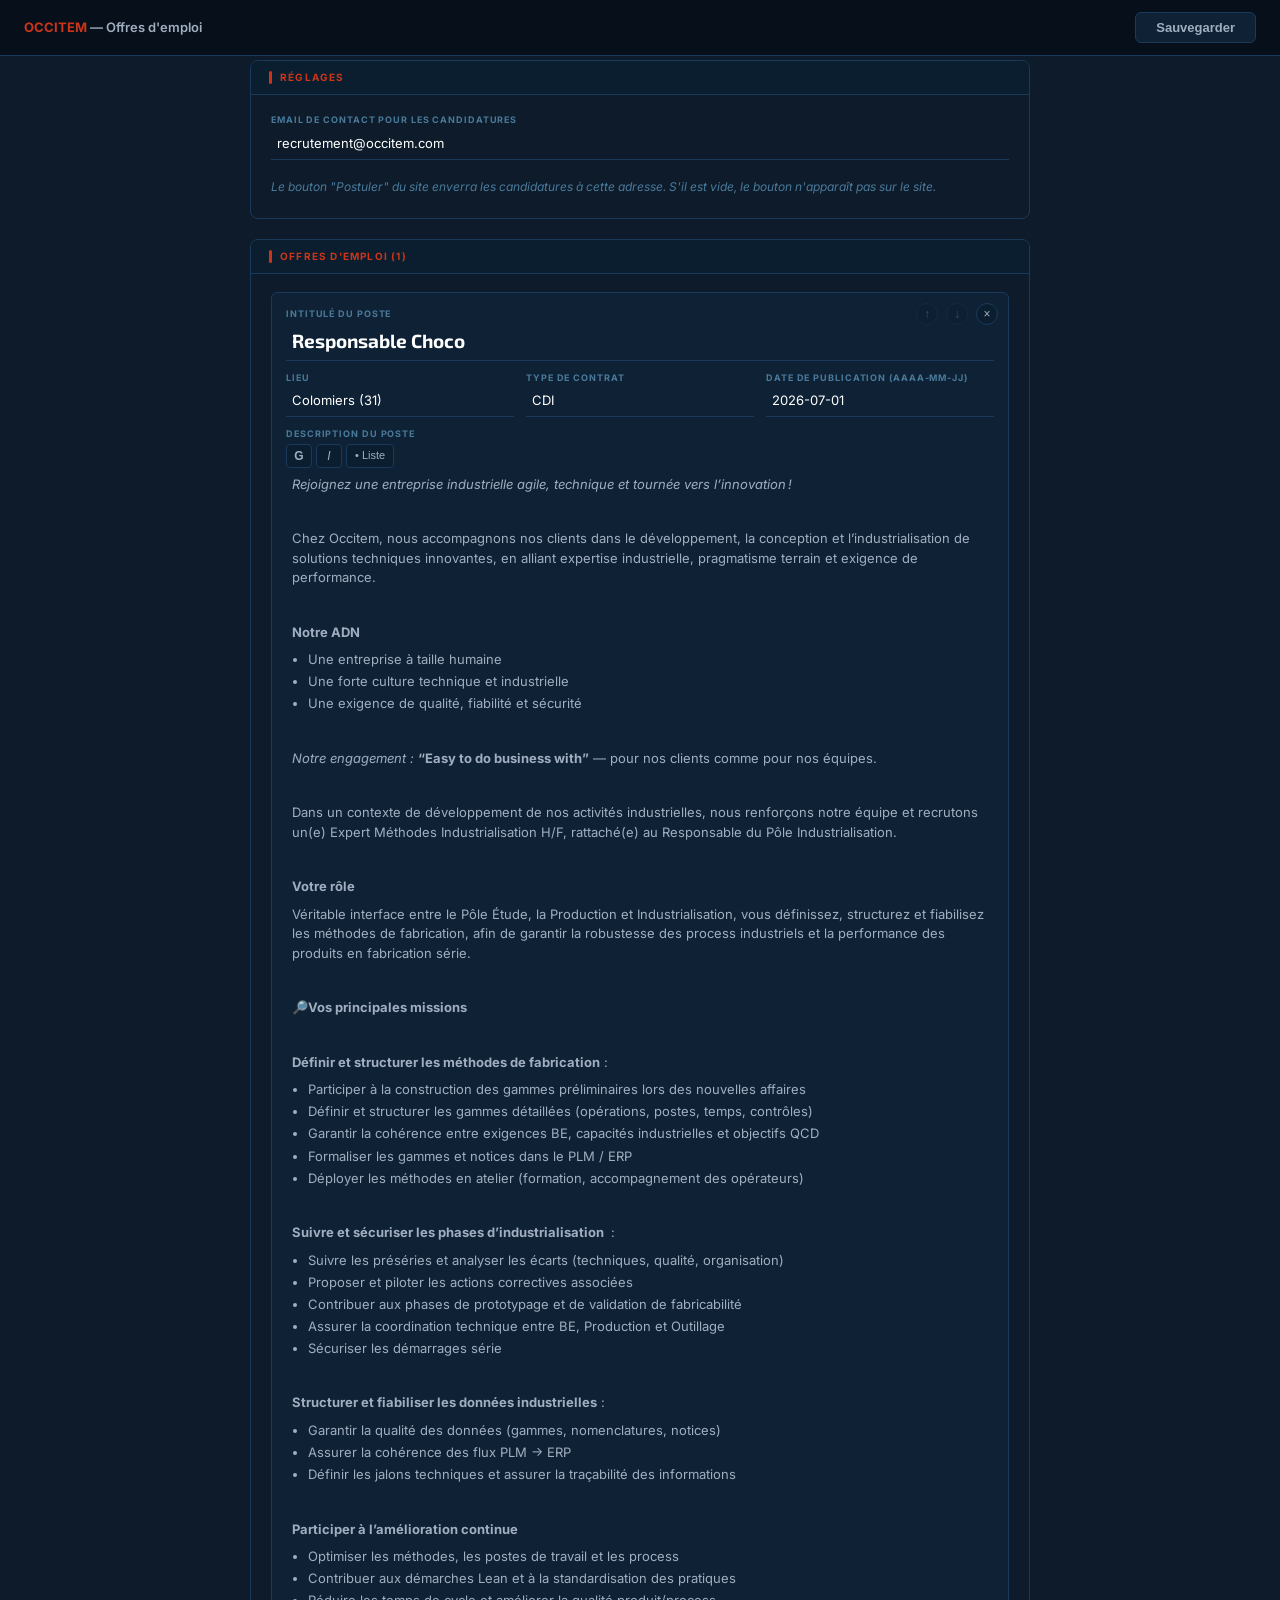
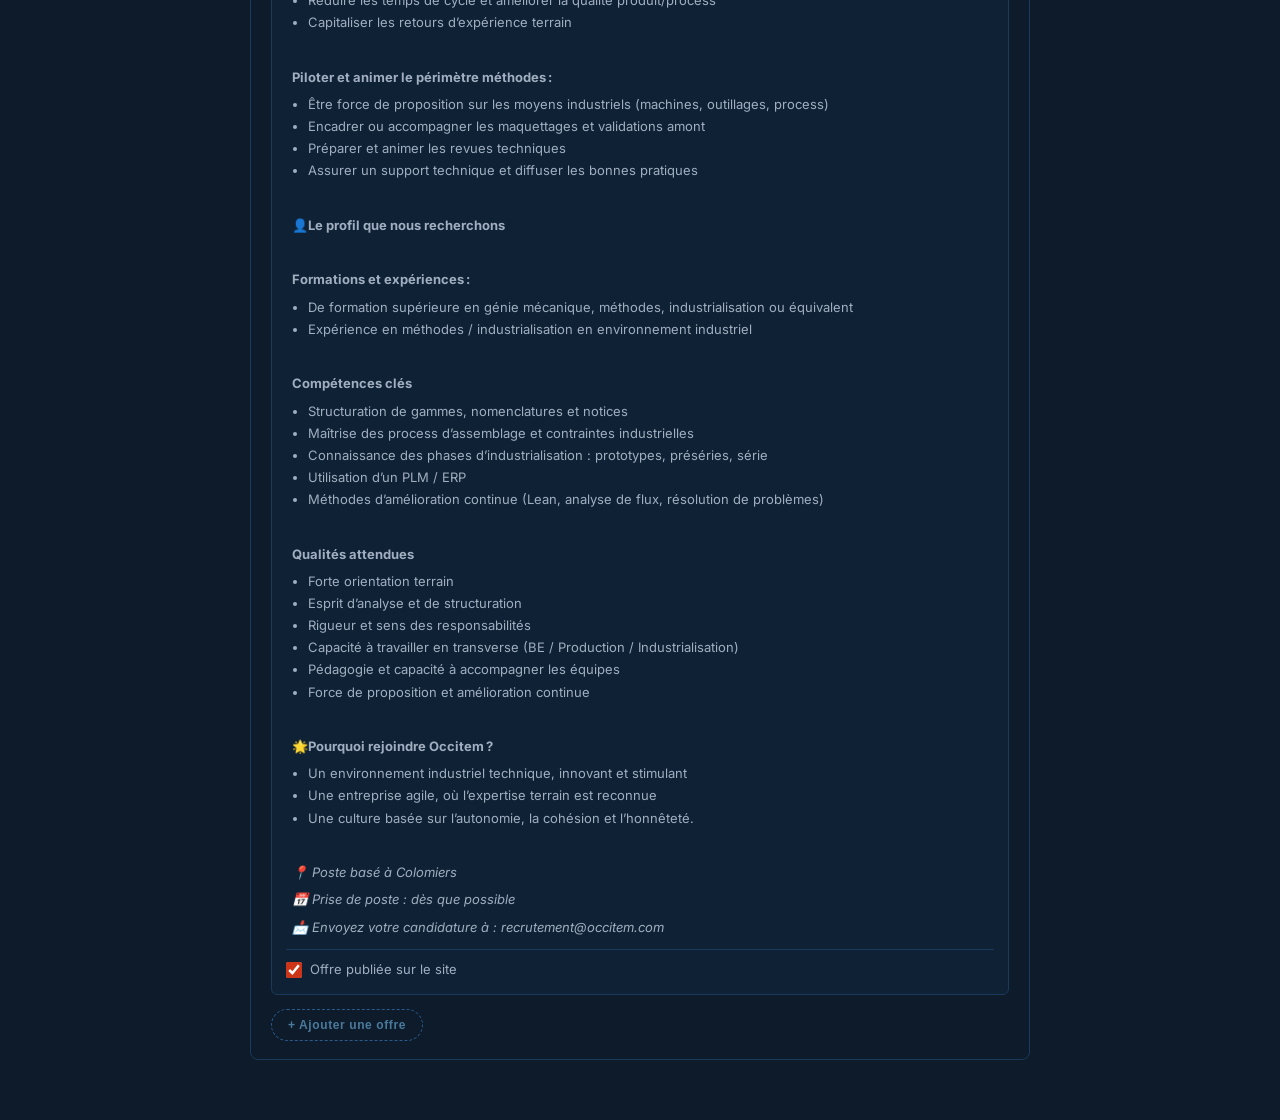
==== career-admin.html @ d2462b45 "feat: page Carrières — offres d'emploi gérées par le RH Nouvelle page carriere.html (liste d'offres," ====
<!DOCTYPE html>
<html lang="fr">
<head>
<meta charset="UTF-8">
<meta name="viewport" content="width=device-width, initial-scale=1">
<title>OCCITEM — Offres d'emploi (RH)</title>
<link rel="preconnect" href="https://fonts.googleapis.com">
<link href="https://fonts.googleapis.com/css2?family=Inter:wght@400;500;600&family=Exo+2:wght@700;800&display=swap" rel="stylesheet">
<style>
:root {
  --bg:      #0d1b2a;
  --card:    #0f2235;
  --accent:  #cc3517;
  --blue:    #104766;
  --text:    #ffffff;
  --muted:   #a0aec0;
  --border:  #1a3a5c;
  --focus:   #3a8fd4;
  --hover-bg: rgba(58,143,212,0.08);
  --focus-bg: rgba(58,143,212,0.13);
  --label-color: #4a7a9b;
}

*, *::before, *::after { box-sizing: border-box; margin: 0; padding: 0; }

body {
  background: var(--bg);
  color: var(--text);
  font-family: 'Inter', system-ui, sans-serif;
  font-size: 15px;
  line-height: 1.5;
  padding-top: 60px;
  padding-bottom: 60px;
}

#topbar {
  position: fixed;
  top: 0; left: 0; right: 0;
  height: 56px;
  background: #060f1a;
  border-bottom: 1px solid var(--border);
  display: flex;
  align-items: center;
  padding: 0 24px;
  gap: 16px;
  z-index: 100;
}
.topbar-title {
  flex: 1;
  font-size: 13px;
  font-weight: 600;
  color: var(--muted);
}
.topbar-title em {
  font-style: normal;
  color: var(--accent);
  font-weight: 700;
}

#btn-save {
  background: #0f2235;
  border: 1px solid var(--border);
  color: var(--muted);
  padding: 7px 20px;
  border-radius: 6px;
  cursor: pointer;
  font-size: 13px;
  font-weight: 600;
  transition: all 0.15s;
  white-space: nowrap;
}
#btn-save.dirty  { background: var(--accent); border-color: var(--accent); color: #fff; }
#btn-save.saved  { background: #1a4d30; border-color: #2a7a4a; color: #7fffbf; }
#btn-save.error  { background: #4d1a1a; border-color: #8a2a2a; color: #ffa0a0; }
#btn-save:disabled { opacity: 0.7; cursor: default; }

#editor-root {
  max-width: 820px;
  margin: 0 auto;
  padding: 0 20px;
  display: flex;
  flex-direction: column;
  gap: 20px;
}

.ed-section {
  border: 1px solid var(--border);
  border-radius: 8px;
  overflow: hidden;
}
.ed-section-header {
  background: #0b1e30;
  padding: 9px 18px;
  font-size: 10px;
  font-weight: 700;
  letter-spacing: 0.12em;
  text-transform: uppercase;
  color: var(--accent);
  border-bottom: 1px solid var(--border);
  display: flex;
  align-items: center;
  gap: 8px;
}
.ed-section-header::before {
  content: '';
  display: inline-block;
  width: 3px;
  height: 13px;
  background: var(--accent);
  border-radius: 2px;
  flex-shrink: 0;
}
.ed-section-body {
  padding: 18px 20px;
  display: flex;
  flex-direction: column;
  gap: 14px;
}

.ed-field { display: flex; flex-direction: column; gap: 3px; }
.ed-label {
  font-size: 9px;
  font-weight: 700;
  letter-spacing: 0.1em;
  text-transform: uppercase;
  color: var(--label-color);
  user-select: none;
}

.editable {
  color: var(--text);
  border-bottom: 1px solid var(--border);
  padding: 4px 6px;
  border-radius: 3px 3px 0 0;
  outline: none;
  cursor: text;
  transition: background 0.15s, border-color 0.15s;
  min-height: 30px;
  word-break: break-word;
}
.editable:hover  { background: var(--hover-bg); border-bottom-color: #2a5a8c; }
.editable:focus  { background: var(--focus-bg); border-bottom-color: var(--focus); }
.editable.multiline { white-space: pre-wrap; min-height: 80px; }
.editable.card-title { font-family: 'Exo 2', sans-serif; font-size: 19px; font-weight: 700; }
.editable.small { font-size: 13px; }
.editable.muted { color: var(--muted); }

.ed-grid-3 { display: grid; grid-template-columns: repeat(3,1fr); gap: 12px; }
@media (max-width: 700px) { .ed-grid-3 { grid-template-columns: 1fr; } }

.ed-card {
  background: var(--card);
  border: 1px solid var(--border);
  border-radius: 6px;
  padding: 14px;
  display: flex;
  flex-direction: column;
  gap: 10px;
  position: relative;
}

.ed-card-toolbar {
  display: flex;
  align-items: center;
  gap: 8px;
  position: absolute;
  top: 10px;
  right: 10px;
}
.ed-icon-btn {
  width: 22px;
  height: 22px;
  border-radius: 50%;
  border: 1px solid var(--border);
  background: #0b1e30;
  color: var(--muted);
  font-size: 12px;
  line-height: 1;
  cursor: pointer;
  display: flex;
  align-items: center;
  justify-content: center;
  padding: 0;
  transition: background 0.15s, color 0.15s, border-color 0.15s;
}
.ed-icon-btn:hover { border-color: var(--focus); color: var(--focus); }
.ed-icon-btn:disabled { opacity: 0.3; cursor: default; }
.ed-icon-btn.remove:hover { background: var(--accent); border-color: var(--accent); color: #fff; }

.ed-toggle {
  display: flex;
  align-items: center;
  gap: 8px;
  font-size: 13px;
  color: var(--muted);
  cursor: pointer;
  user-select: none;
}
.ed-toggle input { width: 16px; height: 16px; accent-color: var(--accent); cursor: pointer; }
.ed-toggle.is-inactive { color: #6a4a4a; }

.ed-note {
  font-size: 12px;
  color: var(--label-color);
  font-style: italic;
  padding: 4px 0;
}

.ed-richtoolbar {
  display: flex;
  gap: 4px;
}
.ed-rt-btn {
  width: 26px;
  height: 24px;
  border: 1px solid var(--border);
  background: #0b1e30;
  color: var(--muted);
  border-radius: 4px;
  cursor: pointer;
  font-size: 12px;
  line-height: 1;
  transition: background 0.15s, color 0.15s, border-color 0.15s;
}
.ed-rt-btn:hover { border-color: var(--focus); color: var(--focus); }
.ed-rt-btn[data-cmd="insertUnorderedList"] { width: auto; padding: 0 8px; font-size: 11px; }

.richtext p { margin-bottom: 0.6em; }
.richtext ul { padding-left: 1.2em; margin-bottom: 0.6em; }
.richtext li { margin-bottom: 0.2em; }

.btn-add {
  background: none;
  border: 1px dashed #2a5a8c;
  color: var(--label-color);
  padding: 8px 16px;
  border-radius: 20px;
  cursor: pointer;
  font-size: 12px;
  font-weight: 600;
  letter-spacing: 0.05em;
  transition: border-color 0.15s, color 0.15s, background 0.15s;
  align-self: flex-start;
}
.btn-add:hover { border-color: var(--focus); color: var(--focus); background: var(--hover-bg); }

.ed-error {
  padding: 48px 24px;
  text-align: center;
  color: var(--accent);
}
.ed-error p { margin-top: 8px; color: var(--muted); font-size: 13px; }
</style>
</head>
<body>

<div id="topbar">
  <div class="topbar-title"><em>OCCITEM</em> — Offres d'emploi</div>
  <button id="btn-save" onclick="save()">Sauvegarder</button>
</div>

<div id="editor-root"></div>

<script>
'use strict';

let data = null;
let dirty = false;

function markDirty() {
  if (dirty) return;
  dirty = true;
  const btn = document.getElementById('btn-save');
  btn.textContent = '● Sauvegarder';
  btn.className = 'dirty';
}

function stripTags(html) {
  return html.replace(/<[^>]*>/g, '').trim();
}

async function save() {
  const empty = data.offers
    .map((o, i) => ({ o, i }))
    .filter(({ o }) => !o.title.trim() || !stripTags(o.description));
  if (empty.length) {
    const list = empty.map(({ o, i }) => `#${i + 1} "${o.title || '(sans titre)'}"`).join(', ');
    const ok = confirm(
      `Attention : ${list} — titre ou description vide.\n` +
      `Si tu viens de coller du texte et qu'il n'apparaît pas ci-dessus, ne sauvegarde pas : ` +
      `annule, recharge la page et recommence le collage.\n\nEnregistrer malgré tout ?`
    );
    if (!ok) return;
  }

  const btn = document.getElementById('btn-save');
  btn.textContent = '↻ En cours…';
  btn.className = '';
  btn.disabled = true;
  try {
    const r = await fetch('/api/save-careers', {
      method: 'POST',
      headers: { 'Content-Type': 'application/json' },
      body: JSON.stringify(data, null, 2)
    });
    const j = await r.json();
    if (!j.ok) throw new Error(j.error || 'Erreur serveur');
    dirty = false;
    btn.textContent = '✓ Sauvegardé';
    btn.className = 'saved';
    setTimeout(() => { btn.textContent = 'Sauvegarder'; btn.className = ''; btn.disabled = false; }, 2200);
  } catch (e) {
    btn.textContent = '✗ ' + e.message;
    btn.className = 'error';
    btn.disabled = false;
    setTimeout(() => { btn.textContent = '● Sauvegarder'; btn.className = 'dirty'; }, 3500);
  }
}

function E(path, cls = '') {
  return `<div contenteditable="true" spellcheck="false" data-path="${path}" class="editable${cls ? ' ' + cls : ''}"></div>`;
}
function F(path, label, cls = '') {
  return `<div class="ed-field"><label class="ed-label">${label}</label>${E(path, cls)}</div>`;
}
function section(id, title, body) {
  return `<section class="ed-section" id="ed-${id}">
    <div class="ed-section-header">${title}</div>
    <div class="ed-section-body">${body}</div>
  </section>`;
}

// Champ riche : gras / italique / liste à puces, via execCommand.
// Le collage (Word, Google Docs...) est autorisé mais nettoyé : seuls gras/italique/listes/paragraphes
// sont conservés, tout le reste (polices, couleurs, tableaux, styles, scripts...) est retiré.
const RICHTEXT_BLOCK_TAGS = new Set(['P', 'DIV', 'UL', 'OL', 'LI', 'BR']);
const RICHTEXT_STRIP_TAGS = new Set(['SCRIPT', 'STYLE', 'HEAD', 'TITLE', 'META', 'LINK', 'NOSCRIPT', 'OBJECT', 'IFRAME', 'EMBED']);

function isBoldStyle(el) {
  const style = el.getAttribute('style') || '';
  if (/font-weight\s*:\s*(normal|[1-5]00)\b/i.test(style)) return false;
  if (/font-weight\s*:\s*(bold|bolder|[6-9]00)\b/i.test(style)) return true;
  return el.tagName === 'B' || el.tagName === 'STRONG';
}
function isItalicStyle(el) {
  const style = el.getAttribute('style') || '';
  if (/font-style\s*:\s*normal\b/i.test(style)) return false;
  if (/font-style\s*:\s*italic\b/i.test(style)) return true;
  return el.tagName === 'I' || el.tagName === 'EM';
}

// Déballe une balise non autorisée (span, font, table...) en réappliquant le gras/italique
// détecté sur son style inline ou son nom de balise — sinon Word/Google Docs (qui encodent
// souvent le gras via un <span style="font-weight:700"> plutôt qu'un <strong>) perdrait sa mise en forme.
function sanitizeRichText(html) {
  const tmp = document.createElement('div');
  tmp.innerHTML = html;
  (function clean(node) {
    Array.from(node.childNodes).forEach(child => {
      if (child.nodeType === Node.TEXT_NODE) return;
      if (child.nodeType !== Node.ELEMENT_NODE) { node.removeChild(child); return; }
      if (RICHTEXT_STRIP_TAGS.has(child.tagName)) { node.removeChild(child); return; }
      clean(child);
      if (RICHTEXT_BLOCK_TAGS.has(child.tagName)) {
        while (child.attributes.length) child.removeAttribute(child.attributes[0].name);
        return;
      }
      const bold = isBoldStyle(child);
      const italic = isItalicStyle(child);
      let frag = document.createDocumentFragment();
      while (child.firstChild) frag.appendChild(child.firstChild);
      if (italic) { const em = document.createElement('em'); em.appendChild(frag); frag = em; }
      if (bold) { const strong = document.createElement('strong'); strong.appendChild(frag); frag = strong; }
      node.insertBefore(frag, child);
      node.removeChild(child);
    });
  })(tmp);
  return tmp.innerHTML;
}

function escapeHtml(text) {
  return text.replace(/&/g, '&amp;').replace(/</g, '&lt;').replace(/>/g, '&gt;');
}

// Convertit l'ancien format texte brut (\n) en HTML la première fois qu'une offre est ouverte
function toRichHtml(text) {
  if (/<[a-z][\s\S]*>/i.test(text)) return text;
  return text.split(/\n{2,}/).map(p => p.trim()).filter(Boolean)
    .map(p => `<p>${escapeHtml(p).replace(/\n/g, '<br>')}</p>`).join('');
}

function RichField(path, label) {
  return `<div class="ed-field">
    <label class="ed-label">${label}</label>
    <div class="ed-richtoolbar">
      <button type="button" class="ed-rt-btn" data-cmd="bold" title="Gras"><b>G</b></button>
      <button type="button" class="ed-rt-btn" data-cmd="italic" title="Italique"><i>I</i></button>
      <button type="button" class="ed-rt-btn" data-cmd="insertUnorderedList" title="Liste à puces">• Liste</button>
    </div>
    <div contenteditable="true" spellcheck="false" data-rich-path="${path}" class="editable multiline muted small richtext"></div>
  </div>`;
}

function getVal(path) {
  const keys = path.split('.');
  let obj = data;
  for (const k of keys) {
    if (obj == null) return '';
    obj = obj[isNaN(k) ? k : +k];
  }
  return obj ?? '';
}
function setVal(path, value) {
  const keys = path.split('.');
  let obj = data;
  for (let i = 0; i < keys.length - 1; i++) {
    obj = obj[isNaN(keys[i]) ? keys[i] : +keys[i]];
  }
  const last = keys[keys.length - 1];
  obj[isNaN(last) ? last : +last] = value;
  markDirty();
}

function renderSettings() {
  return section('settings', 'Réglages', `
    ${F('contact_email', 'email de contact pour les candidatures', 'small')}
    <p class="ed-note">Le bouton "Postuler" du site enverra les candidatures à cette adresse. S'il est vide, le bouton n'apparaît pas sur le site.</p>
  `);
}

function renderOffers() {
  const offers = data.offers;
  const cards = offers.map((o, i) => `
    <div class="ed-card">
      <div class="ed-card-toolbar">
        <button class="ed-icon-btn" onclick="moveOffer(${i}, -1)" ${i === 0 ? 'disabled' : ''} title="Monter">↑</button>
        <button class="ed-icon-btn" onclick="moveOffer(${i}, 1)" ${i === offers.length - 1 ? 'disabled' : ''} title="Descendre">↓</button>
        <button class="ed-icon-btn remove" onclick="removeOffer(${i})" title="Supprimer">×</button>
      </div>
      ${F(`offers.${i}.title`, 'intitulé du poste', 'card-title')}
      <div class="ed-grid-3">
        ${F(`offers.${i}.location`, 'lieu', 'small')}
        ${F(`offers.${i}.contract_type`, 'type de contrat', 'small')}
        ${F(`offers.${i}.date`, 'date de publication (AAAA-MM-JJ)', 'small')}
      </div>
      ${RichField(`offers.${i}.description`, 'description du poste')}
      <label class="ed-toggle${o.active ? '' : ' is-inactive'}">
        <input type="checkbox" ${o.active ? 'checked' : ''} onchange="toggleActive(${i}, this.checked)">
        ${o.active ? 'Offre publiée sur le site' : 'Offre masquée (non visible sur le site)'}
      </label>
    </div>`).join('');

  return section('offers', `Offres d'emploi (${offers.length})`, `
    ${cards}
    <button class="btn-add" onclick="addOffer()">+ Ajouter une offre</button>
  `);
}

function render() {
  const root = document.getElementById('editor-root');
  root.innerHTML = [renderSettings(), renderOffers()].join('');

  root.querySelectorAll('[data-path]').forEach(el => {
    el.innerText = String(getVal(el.dataset.path) ?? '');
  });
  root.querySelectorAll('[data-rich-path]').forEach(el => {
    el.innerHTML = toRichHtml(String(getVal(el.dataset.richPath) ?? ''));
  });

  root.querySelectorAll('[data-path]').forEach(el => {
    el.addEventListener('input', () => {
      let val = el.innerText;
      if (!el.classList.contains('multiline')) val = val.replace(/\n/g, '').trim();
      setVal(el.dataset.path, val);
    });
    el.addEventListener('keydown', e => {
      if (e.key === 'Enter' && !el.classList.contains('multiline')) e.preventDefault();
    });
    el.addEventListener('paste', e => {
      e.preventDefault();
      const text = (e.clipboardData || window.clipboardData).getData('text/plain');
      document.execCommand('insertText', false, text);
    });
  });

  root.querySelectorAll('[data-rich-path]').forEach(el => {
    el.addEventListener('input', () => {
      setVal(el.dataset.richPath, sanitizeRichText(el.innerHTML));
    });
    el.addEventListener('paste', e => {
      e.preventDefault();
      const cd = e.clipboardData || window.clipboardData;
      const html = cd.getData('text/html');
      if (html) {
        document.execCommand('insertHTML', false, sanitizeRichText(html));
      } else {
        document.execCommand('insertText', false, cd.getData('text/plain'));
      }
      setVal(el.dataset.richPath, sanitizeRichText(el.innerHTML));
    });
  });
}

// Barre d'outils des champs riches — délégué globalement (le DOM est recréé à chaque render())
document.addEventListener('mousedown', e => {
  const btn = e.target.closest('.ed-rt-btn');
  if (!btn) return;
  e.preventDefault();
  const target = btn.closest('.ed-field').querySelector('.richtext');
  if (!target) return;
  target.focus();
  document.execCommand(btn.dataset.cmd, false, null);
  setVal(target.dataset.richPath, sanitizeRichText(target.innerHTML));
});

function addOffer() {
  data.offers.push({
    title: '',
    location: '',
    contract_type: 'CDI',
    description: '',
    active: true,
    date: new Date().toISOString().slice(0, 10)
  });
  markDirty();
  render();
  const cards = document.querySelectorAll('#ed-offers .ed-card');
  if (cards.length) cards[cards.length - 1].querySelector('.editable').focus();
}

function removeOffer(i) {
  if (!confirm('Supprimer cette offre définitivement ?')) return;
  data.offers.splice(i, 1);
  markDirty();
  render();
}

function moveOffer(i, dir) {
  const j = i + dir;
  if (j < 0 || j >= data.offers.length) return;
  [data.offers[i], data.offers[j]] = [data.offers[j], data.offers[i]];
  markDirty();
  render();
}

function toggleActive(i, checked) {
  data.offers[i].active = checked;
  markDirty();
  render();
}

async function init() {
  try {
    const r = await fetch('careers.json', { cache: 'no-store' });
    if (!r.ok) throw new Error(`HTTP ${r.status}`);
    data = await r.json();
    render();
  } catch (e) {
    document.getElementById('editor-root').innerHTML = `
      <div class="ed-error">
        <strong>Impossible de charger careers.json</strong>
        <p>${e.message}</p>
        <p style="margin-top:16px">Assurez-vous de lancer <code>python editor_server.py</code><br>
        puis d'ouvrir <code>http://localhost:8081/career-admin.html</code></p>
      </div>`;
  }
}

document.addEventListener('keydown', e => {
  if ((e.ctrlKey || e.metaKey) && e.key === 's') { e.preventDefault(); save(); }
});

window.addEventListener('beforeunload', e => {
  if (dirty) { e.preventDefault(); e.returnValue = ''; }
});

init();
</script>
</body>
</html>
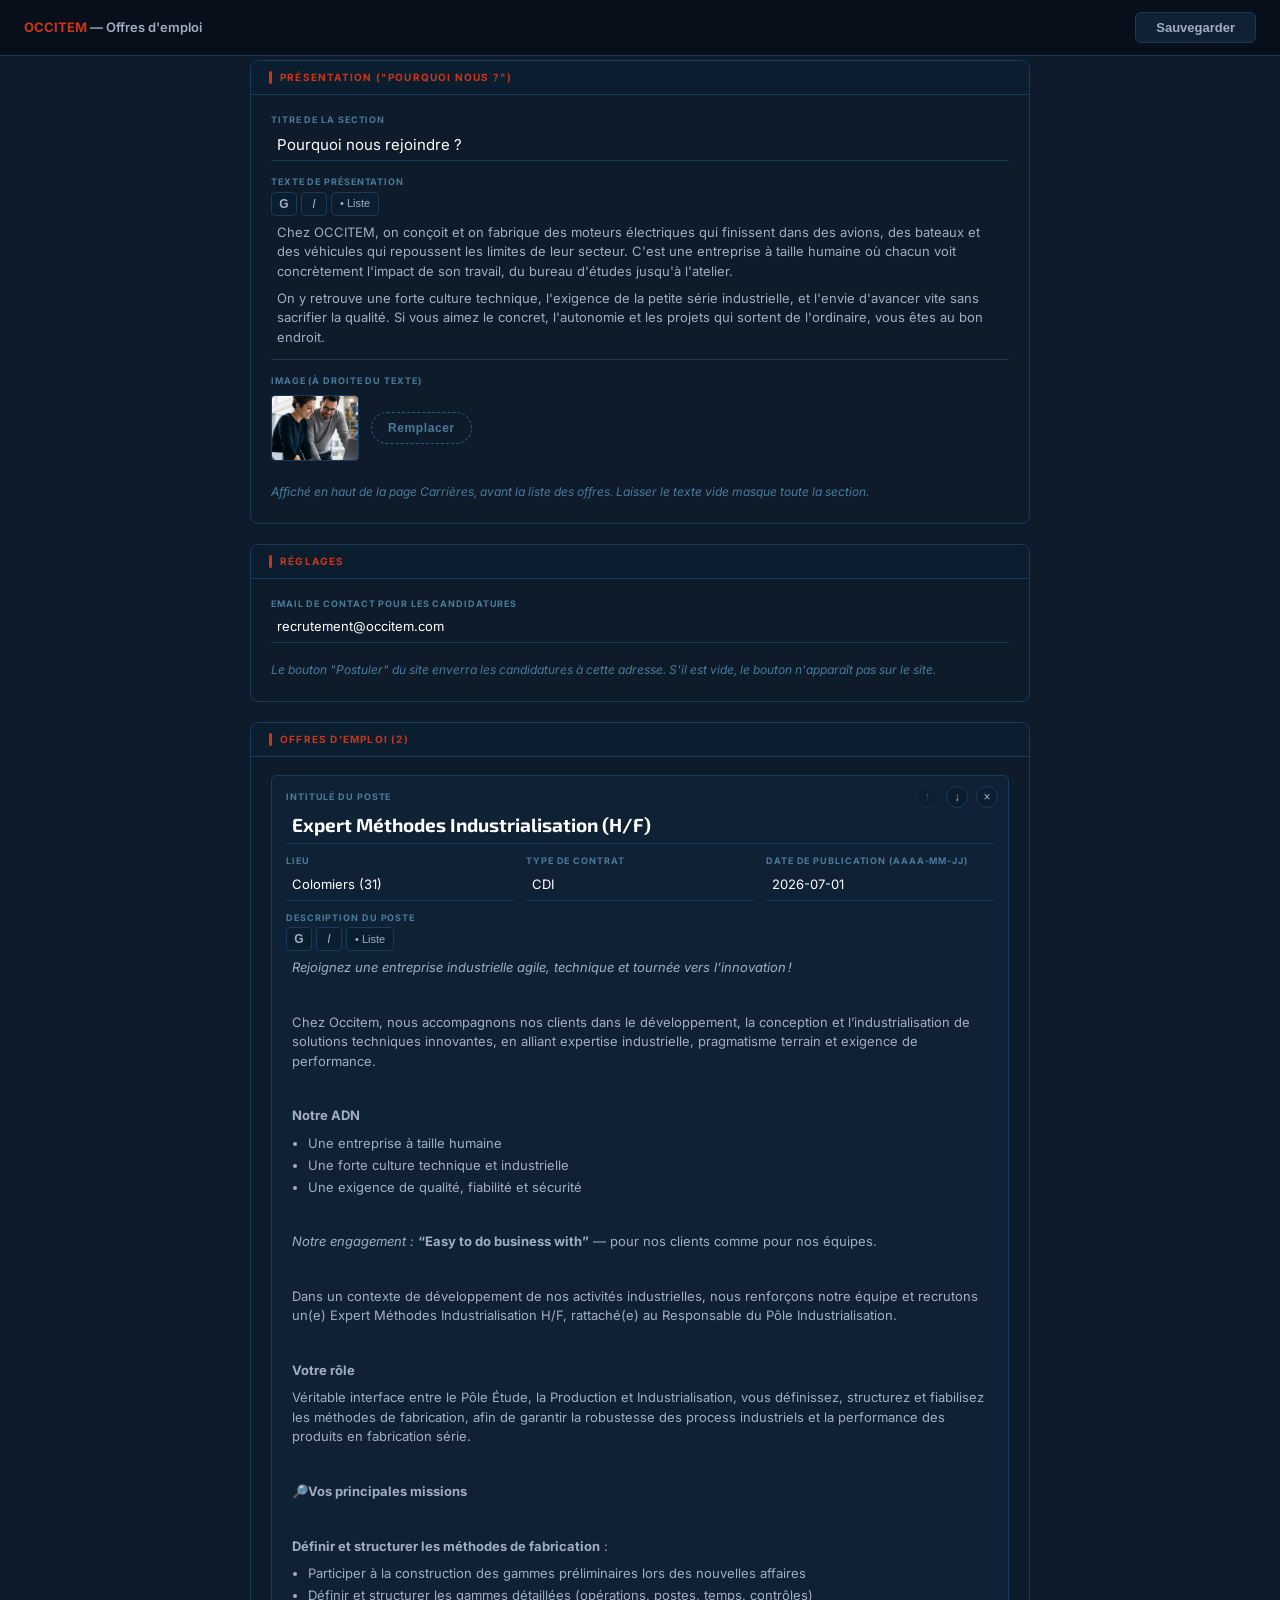
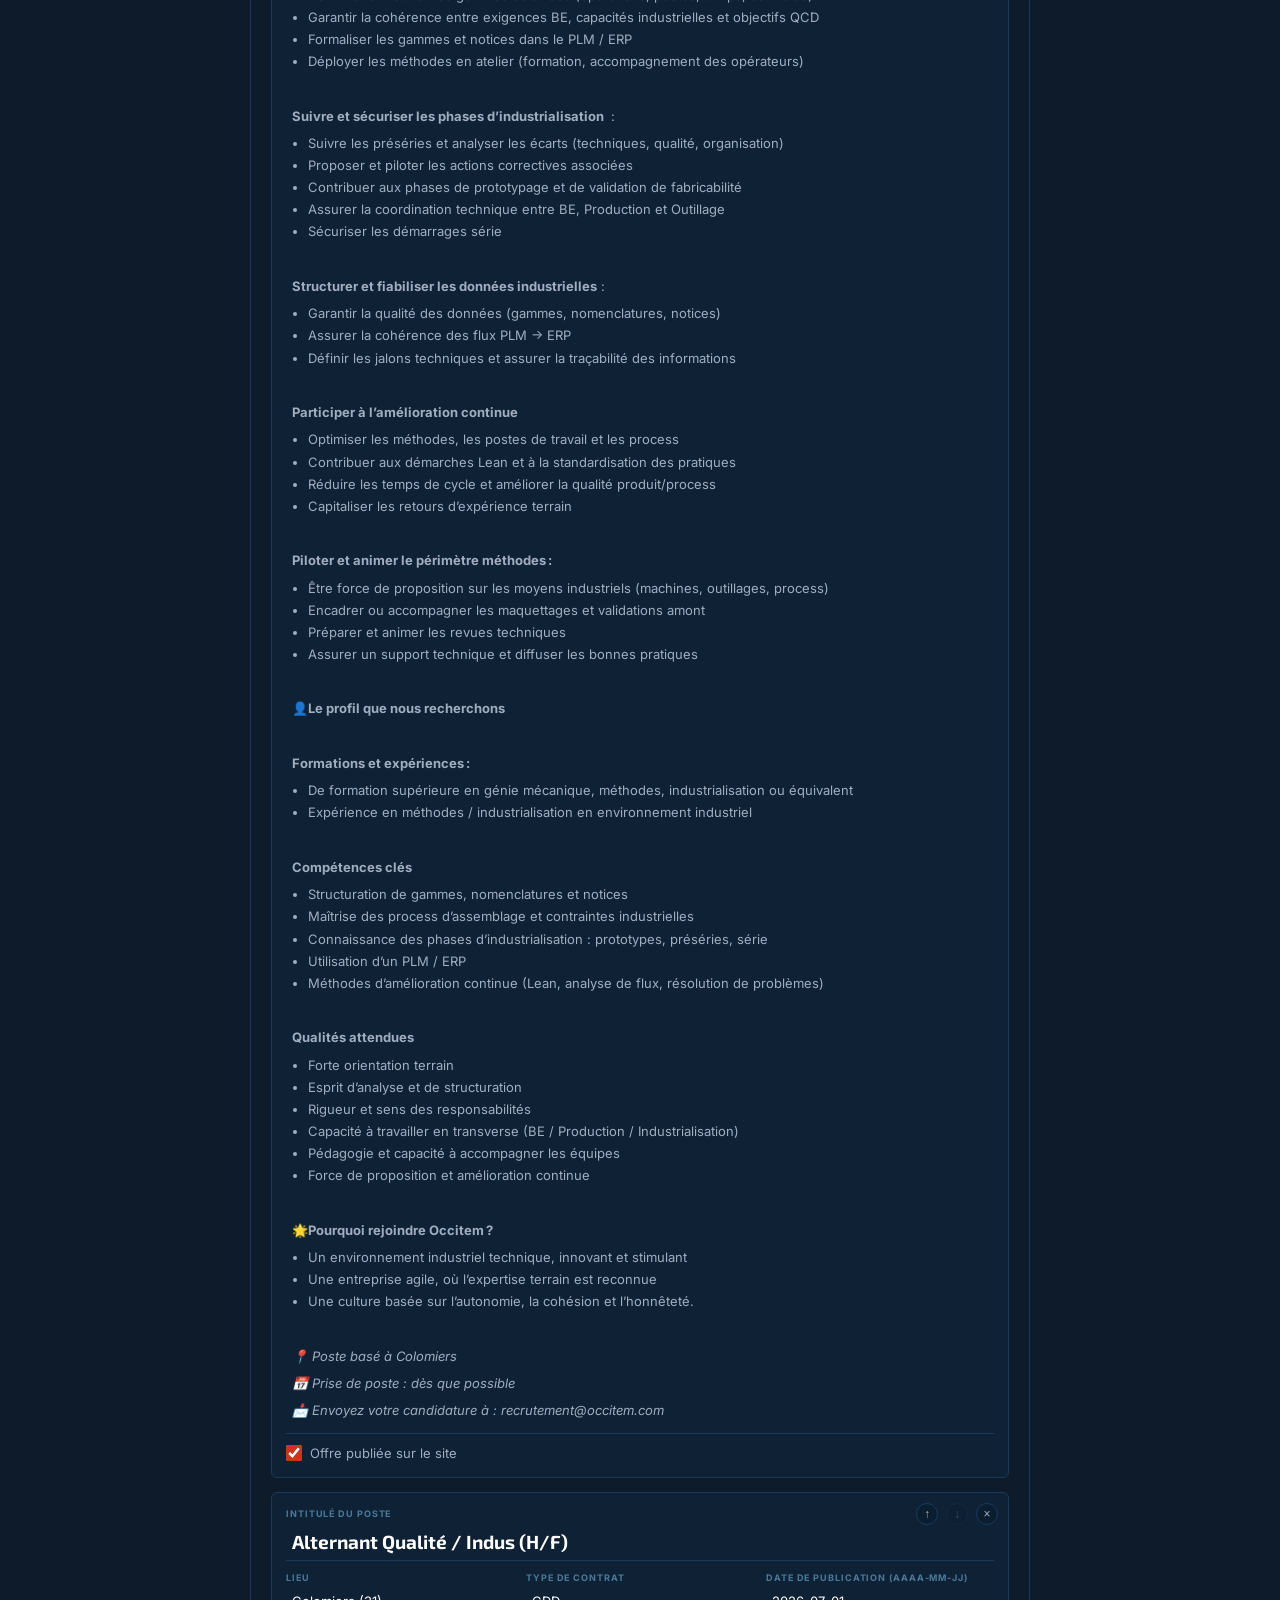
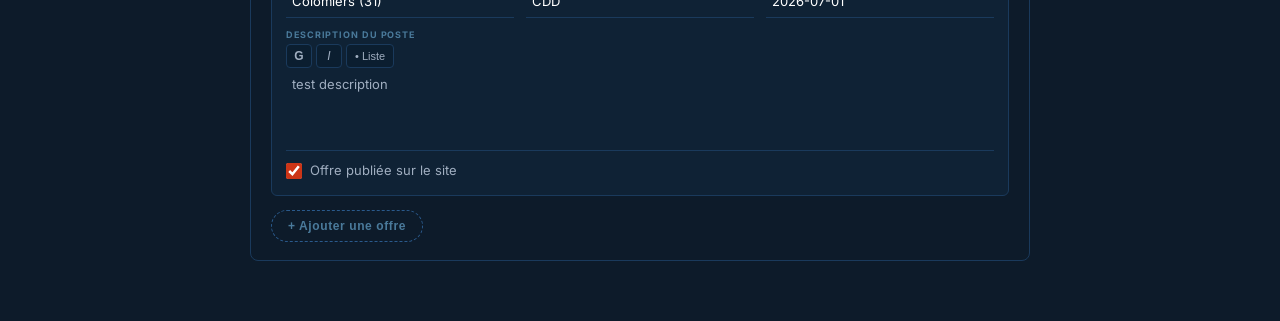
==== commit f4377dd8: "feat: refonte page Carrières — présentation RH + offres en cartes compactes + fenêtre de détail Ajou" ====
--- a/career-admin.html
+++ b/career-admin.html
@@ -244,6 +244,33 @@
 }
 .btn-add:hover { border-color: var(--focus); color: var(--focus); background: var(--hover-bg); }
 
+.ed-image {
+  display: flex;
+  align-items: center;
+  gap: 12px;
+  padding: 4px 0;
+}
+.ed-image-thumb {
+  width: 88px;
+  height: 66px;
+  object-fit: cover;
+  border-radius: 4px;
+  border: 1px solid var(--border);
+  background: #08141f;
+  flex-shrink: 0;
+  color: var(--label-color);
+  font-size: 9px;
+  text-align: center;
+  overflow: hidden;
+}
+.ed-image-thumb--empty {
+  border-style: dashed;
+}
+.ed-image-actions { display: flex; align-items: center; gap: 10px; }
+.ed-image-status { font-size: 11px; color: var(--muted); }
+.ed-image-status.ok  { color: #7fffbf; }
+.ed-image-status.err { color: #ffa0a0; }
+
 .ed-error {
   padding: 48px 24px;
   text-align: center;
@@ -328,6 +355,58 @@
     <div class="ed-section-header">${title}</div>
     <div class="ed-section-body">${body}</div>
   </section>`;
+}
+
+// Champ image : upload vers /api/upload-careers-image, chemin lu/écrit dans careers.json (jsonPath)
+const imgVersions = {};
+function bust(path) {
+  return imgVersions[path] ? `${path}?v=${imgVersions[path]}` : path;
+}
+
+function ImgField(label, { jsonPath, note } = {}) {
+  return `<div class="ed-field">
+    <label class="ed-label">${label}</label>
+    <div class="ed-image" data-img-json-path="${jsonPath}">
+      <img class="ed-image-thumb" alt="Aucune image — cliquez sur Remplacer" onerror="this.classList.add('ed-image-thumb--empty')" onload="this.classList.remove('ed-image-thumb--empty')">
+      <div class="ed-image-actions">
+        <button type="button" class="btn-add" onclick="this.closest('.ed-image').querySelector('input[type=file]').click()">Remplacer</button>
+        <span class="ed-image-status"></span>
+      </div>
+      <input type="file" accept="image/png,image/jpeg,image/webp" style="display:none" onchange="onImageFileChosen(event)">
+    </div>
+    ${note ? `<div class="ed-note" style="margin-top:2px">${note}</div>` : ''}
+  </div>`;
+}
+
+async function onImageFileChosen(e) {
+  const input = e.target;
+  const wrapper = input.closest('.ed-image');
+  const target = wrapper.dataset.target;
+  const file = input.files[0];
+  if (!file || !target) return;
+  const statusEl = wrapper.querySelector('.ed-image-status');
+  const imgEl = wrapper.querySelector('.ed-image-thumb');
+  statusEl.textContent = '↻ envoi…';
+  statusEl.className = 'ed-image-status';
+  try {
+    const r = await fetch(`/api/upload-careers-image?target=${encodeURIComponent(target)}`, {
+      method: 'POST',
+      headers: { 'Content-Type': file.type || 'application/octet-stream' },
+      body: file
+    });
+    const j = await r.json();
+    if (!j.ok) throw new Error(j.error || 'Erreur serveur');
+    imgVersions[target] = Date.now();
+    imgEl.src = bust(target);
+    statusEl.textContent = '✓ remplacée';
+    statusEl.className = 'ed-image-status ok';
+    setTimeout(() => { statusEl.textContent = ''; statusEl.className = 'ed-image-status'; }, 2500);
+  } catch (err) {
+    statusEl.textContent = '✗ ' + err.message;
+    statusEl.className = 'ed-image-status err';
+  } finally {
+    input.value = '';
+  }
 }
 
 // Champ riche : gras / italique / liste à puces, via execCommand.
@@ -428,6 +507,15 @@
   `);
 }
 
+function renderIntro() {
+  return section('intro', 'Présentation ("Pourquoi nous ?")', `
+    ${F('intro_title', 'titre de la section')}
+    ${RichField('intro_text', 'texte de présentation')}
+    ${ImgField('image (à droite du texte)', { jsonPath: 'intro_img' })}
+    <p class="ed-note">Affiché en haut de la page Carrières, avant la liste des offres. Laisser le texte vide masque toute la section.</p>
+  `);
+}
+
 function renderOffers() {
   const offers = data.offers;
   const cards = offers.map((o, i) => `
@@ -458,13 +546,19 @@
 
 function render() {
   const root = document.getElementById('editor-root');
-  root.innerHTML = [renderSettings(), renderOffers()].join('');
+  root.innerHTML = [renderIntro(), renderSettings(), renderOffers()].join('');
 
   root.querySelectorAll('[data-path]').forEach(el => {
     el.innerText = String(getVal(el.dataset.path) ?? '');
   });
   root.querySelectorAll('[data-rich-path]').forEach(el => {
     el.innerHTML = toRichHtml(String(getVal(el.dataset.richPath) ?? ''));
+  });
+
+  root.querySelectorAll('[data-img-json-path]').forEach(el => {
+    const target = String(getVal(el.dataset.imgJsonPath) ?? '');
+    el.dataset.target = target;
+    if (target) el.querySelector('.ed-image-thumb').src = bust(target);
   });
 
   root.querySelectorAll('[data-path]').forEach(el => {
